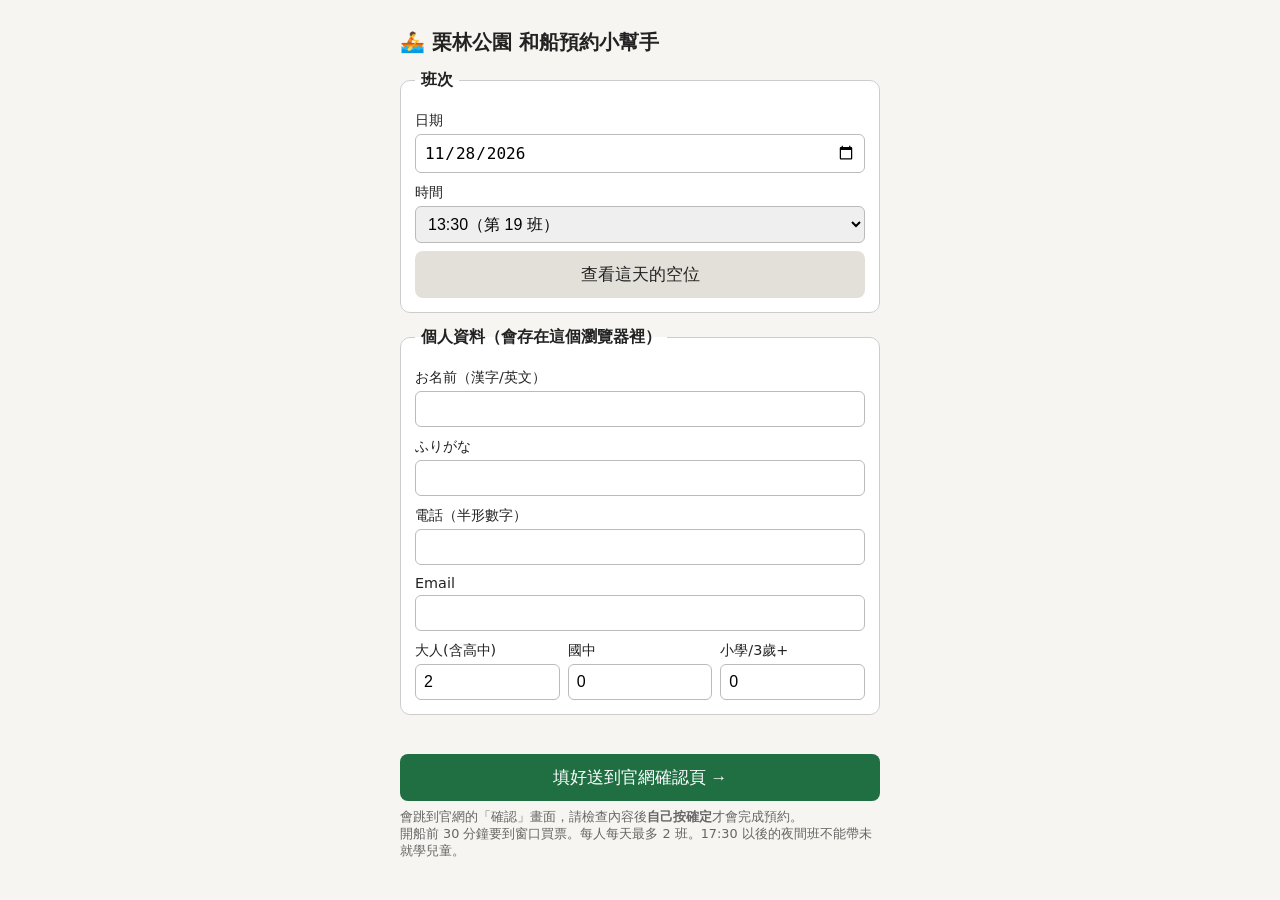
==== wasen-booking.html @ 3af0bc06 "Add Ritsurin Garden boat booking helper page Co-Authored-By: Claude Opus 5.5 <noreply@anthropic.com>" ====
<!DOCTYPE html>
<html lang="zh-Hant">
<head>
<meta charset="utf-8">
<meta name="viewport" content="width=device-width, initial-scale=1">
<title>栗林公園 和船預約小幫手</title>
<style>
  body { font-family: system-ui, sans-serif; max-width: 480px; margin: 0 auto; padding: 16px; background: #f6f5f1; color: #222; }
  h1 { font-size: 1.25rem; }
  fieldset { border: 1px solid #ccc; border-radius: 10px; margin: 0 0 14px; padding: 10px 14px 14px; background: #fff; }
  legend { font-weight: 600; padding: 0 6px; }
  label { display: block; margin-top: 10px; font-size: .9rem; }
  input, select { width: 100%; box-sizing: border-box; font-size: 1rem; padding: 8px; margin-top: 4px; border: 1px solid #bbb; border-radius: 6px; }
  .row { display: flex; gap: 8px; }
  .row > label { flex: 1; }
  button { width: 100%; font-size: 1.05rem; padding: 12px; border: 0; border-radius: 8px; margin-top: 8px; cursor: pointer; }
  .primary { background: #1f6f43; color: #fff; }
  .secondary { background: #e2e0d8; color: #222; }
  .note { font-size: .8rem; color: #666; margin-top: 8px; }
  #msg { color: #b00020; font-size: .9rem; min-height: 1.2em; }
</style>
</head>
<body>
<h1>🚣 栗林公園 和船預約小幫手</h1>

<fieldset>
  <legend>班次</legend>
  <label>日期 <input type="date" id="date"></label>
  <label>時間 <select id="slot"></select></label>
  <button type="button" class="secondary" id="check">查看這天的空位</button>
</fieldset>

<fieldset>
  <legend>個人資料（會存在這個瀏覽器裡）</legend>
  <label>お名前（漢字/英文） <input id="name" autocomplete="name"></label>
  <label>ふりがな <input id="name_kana"></label>
  <label>電話（半形數字） <input id="tel" inputmode="tel" autocomplete="tel"></label>
  <label>Email <input id="email" type="email" autocomplete="email"></label>
  <div class="row">
    <label>大人(含高中) <input id="adult" type="number" min="0" value="2"></label>
    <label>國中 <input id="junior" type="number" min="0" value="0"></label>
    <label>小學/3歲+ <input id="child" type="number" min="0" value="0"></label>
  </div>
</fieldset>

<div id="msg"></div>
<button type="button" class="primary" id="go">填好送到官網確認頁 →</button>
<p class="note">
  會跳到官網的「確認」畫面，請檢查內容後<strong>自己按確定</strong>才會完成預約。<br>
  開船前 30 分鐘要到窗口買票。每人每天最多 2 班。17:30 以後的夜間班不能帶未就學兒童。
</p>

<!-- Real form posted to the official site. Shift_JIS because the site uses it. -->
<form id="real" method="post" action="https://www2.fitsite.ne.jp/cast/ritsurin/yoyaku.php" accept-charset="Shift_JIS" style="display:none">
  <input name="send" value="on">
  <input name="ydate"><input name="ybrd">
  <input name="name"><input name="name_kana"><input name="tel">
  <input name="email"><input name="email2">
  <input name="adult"><input name="junior"><input name="child">
  <input name="place_check" value="1">
</form>

<script>
const BASE = "https://www2.fitsite.ne.jp/cast/ritsurin/";
const FIELDS = ["name", "name_kana", "tel", "email", "adult", "junior", "child"];
const $ = id => document.getElementById(id);

// Boat numbers: day boats 1-31 run 09:00-16:30, night boats 41-51 run 17:30-20:00, every 15 min.
function addSlots(firstNo, startMin, count, sel) {
  for (let i = 0; i < count; i++) {
    const m = startMin + i * 15;
    const t = String(Math.floor(m / 60)).padStart(2, "0") + ":" + String(m % 60).padStart(2, "0");
    sel.add(new Option(`${t}（第 ${firstNo + i} 班）`, firstNo + i));
  }
}
addSlots(1, 9 * 60, 31, $("slot"));
addSlots(41, 17 * 60 + 30, 11, $("slot"));

// Restore saved data.
const saved = JSON.parse(localStorage.getItem("wasen") || "{}");
FIELDS.concat(["date", "slot"]).forEach(k => { if (saved[k] != null) $(k).value = saved[k]; });
if (!$("date").value) $("date").value = "2026-11-28";
if (!saved.slot) $("slot").value = "19";

function save() {
  const d = {};
  FIELDS.concat(["date", "slot"]).forEach(k => d[k] = $(k).value.trim());
  localStorage.setItem("wasen", JSON.stringify(d));
  return d;
}
document.querySelectorAll("input,select").forEach(el => el.addEventListener("change", save));

const siteDate = () => $("date").value.replaceAll("-", "/");

$("check").onclick = () => {
  if (!$("date").value) return;
  window.open(BASE + "day.php?d=" + siteDate(), "_blank");
};

$("go").onclick = () => {
  const d = save();
  const missing = ["date", "name", "name_kana", "tel", "email"].filter(k => !d[k]);
  if (missing.length) { $("msg").textContent = "還有欄位沒填。"; return; }
  if ((+d.adult || 0) < 1) { $("msg").textContent = "至少要 1 位大人。"; return; }
  if (+d.slot >= 41 && (+d.child || 0) > 0) {
    if (!confirm("夜間班不能帶未就學兒童。小孩都是小學生嗎？")) return;
  }
  $("msg").textContent = "";
  const f = $("real");
  f.ydate.value = siteDate();
  f.ybrd.value = d.slot;
  ["name", "name_kana", "tel", "email", "adult", "junior", "child"].forEach(k => f[k].value = d[k] || "0");
  f.email2.value = d.email;
  f.submit();
};
</script>
</body>
</html>
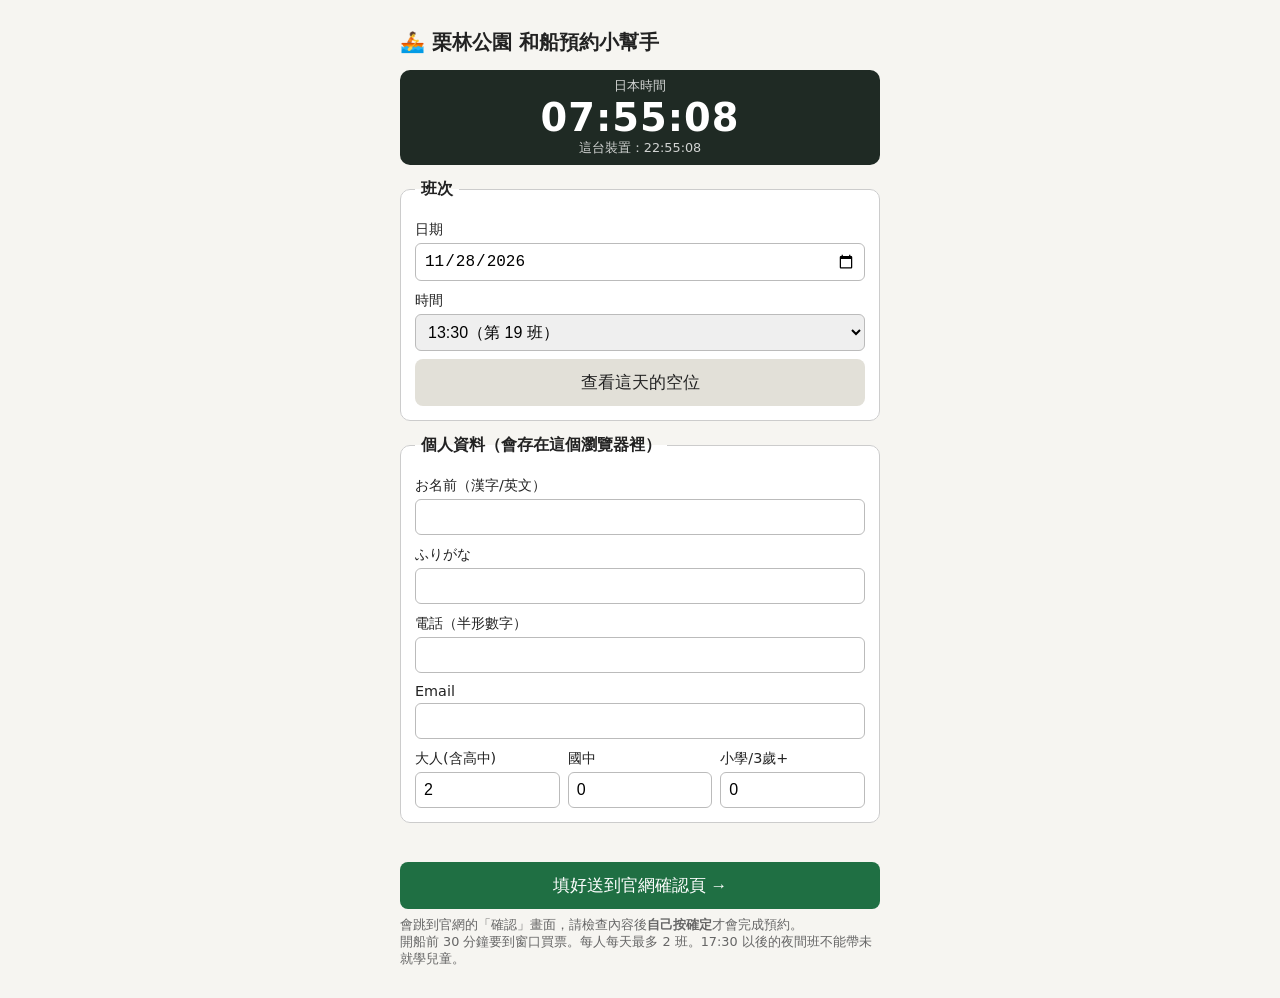
==== commit 51d1349e: "Add live clock (Japan time and local) to booking helper Co-Authored-By: Claude Opus 5.5 <noreply@ant" ====
--- a/wasen-booking.html
+++ b/wasen-booking.html
@@ -17,11 +17,21 @@
   .primary { background: #1f6f43; color: #fff; }
   .secondary { background: #e2e0d8; color: #222; }
   .note { font-size: .8rem; color: #666; margin-top: 8px; }
+  #clock { position: sticky; top: 0; z-index: 1; text-align: center; background: #1f2a24; color: #fff; border-radius: 10px; padding: 8px; margin-bottom: 14px; }
+  #jst { font-size: 2.4rem; font-weight: 700; font-variant-numeric: tabular-nums; letter-spacing: 1px; }
+  .clock-label, .clock-sub { font-size: .8rem; opacity: .8; }
+  #local { font-variant-numeric: tabular-nums; }
   #msg { color: #b00020; font-size: .9rem; min-height: 1.2em; }
 </style>
 </head>
 <body>
 <h1>🚣 栗林公園 和船預約小幫手</h1>
+
+<div id="clock">
+  <div class="clock-label">日本時間</div>
+  <div id="jst">--:--:--</div>
+  <div class="clock-sub">這台裝置：<span id="local">--:--:--</span></div>
+</div>
 
 <fieldset>
   <legend>班次</legend>
@@ -51,7 +61,7 @@
 </p>
 
 <!-- Real form posted to the official site. Shift_JIS because the site uses it. -->
-<form id="real" method="post" action="https://www2.fitsite.ne.jp/cast/ritsurin/yoyaku.php" accept-charset="Shift_JIS" style="display:none">
+<form id="real" method="post" action="https://www.cast.ne.jp/ritsurin/yoyaku.php" accept-charset="Shift_JIS" style="display:none">
   <input name="send" value="on">
   <input name="ydate"><input name="ybrd">
   <input name="name"><input name="name_kana"><input name="tel">
@@ -61,7 +71,7 @@
 </form>
 
 <script>
-const BASE = "https://www2.fitsite.ne.jp/cast/ritsurin/";
+const BASE = "https://www.cast.ne.jp/ritsurin/";
 const FIELDS = ["name", "name_kana", "tel", "email", "adult", "junior", "child"];
 const $ = id => document.getElementById(id);
 
@@ -90,7 +100,18 @@
 }
 document.querySelectorAll("input,select").forEach(el => el.addEventListener("change", save));
 
-const siteDate = () => $("date").value.replaceAll("-", "/");
+// Clock: Japan time (the booking site's clock) plus this device's local time.
+const fmt = tz => new Intl.DateTimeFormat("en-GB", { hour: "2-digit", minute: "2-digit", second: "2-digit", hour12: false, timeZone: tz });
+const jstFmt = fmt("Asia/Tokyo"), localFmt = fmt(undefined);
+function tick() {
+  const now = new Date();
+  $("jst").textContent = jstFmt.format(now);
+  $("local").textContent = localFmt.format(now);
+  setTimeout(tick, 1000 - now.getMilliseconds());
+}
+tick();
+
+const siteDate =() => $("date").value.replaceAll("-", "/");
 
 $("check").onclick = () => {
   if (!$("date").value) return;
